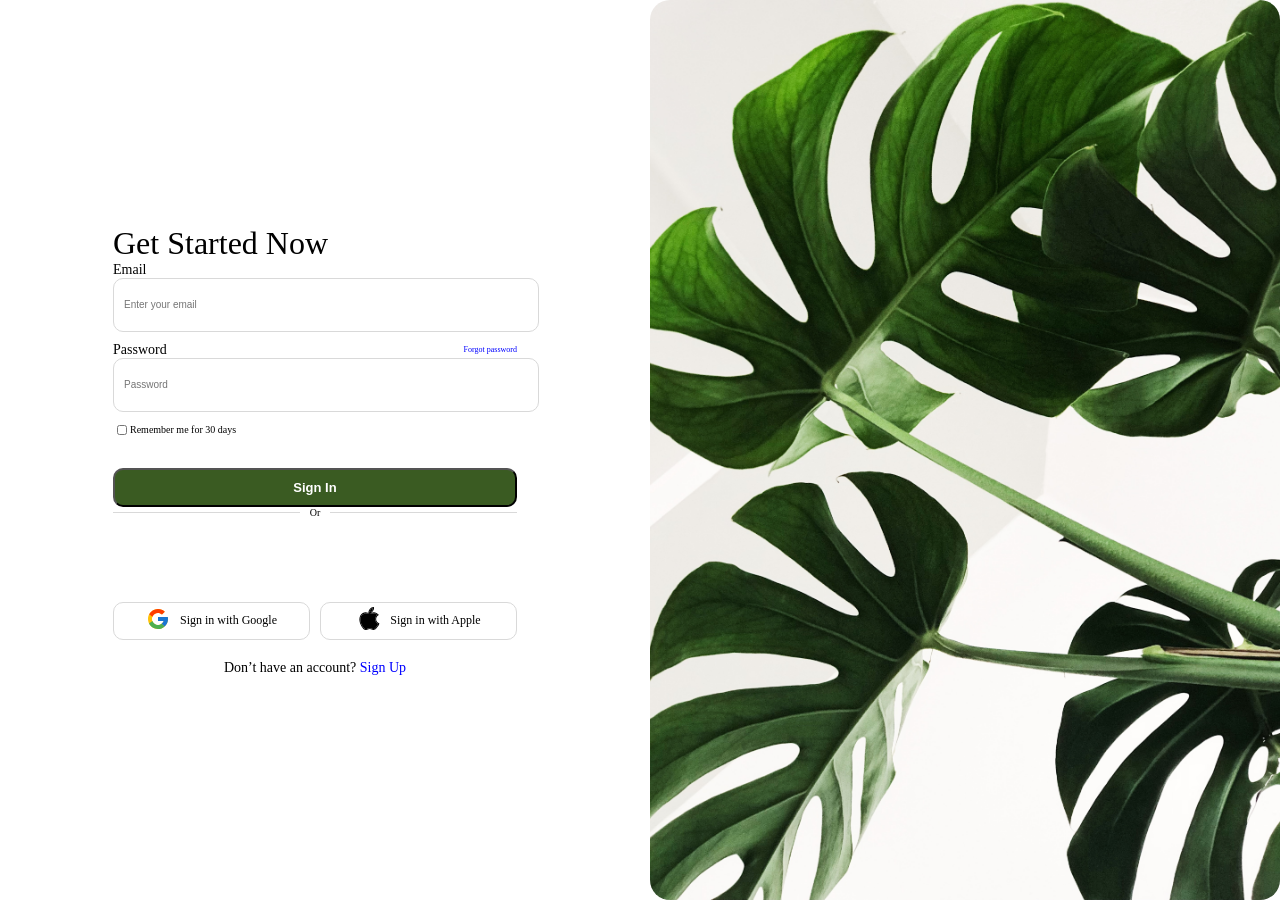
==== login.html @ 0c7acfe7 "Add login page with email and password fields, "Forgot password" link, and social sign-in options" ====
<!doctype html>
<html lang="en">
  <head>
    <meta charset="UTF-8" />
    <meta name="viewport" content="width=device-width, initial-scale=1.0" />
    <title>Sign Up</title>
    <link rel="stylesheet" href="styles.css" />
  </head>
  <body>
    <div class="auth-container">
      <div class="auth-left">
        <div class="heading">Get Started Now</div>
        <div class="form">
          <div class="form-email">
            <div class="form-label">Email</div>
            <input type="email" placeholder="Enter your email" />
          </div>
          <div class="form-password">
            <div class="password-label">
              <div class="form-label">Password</div>
              <a href="#forgot-password">Forgot password</a>
            </div>
            <input type="password" placeholder="Password" />
          </div>
          <div class="form-remember">
            <input type="checkbox" id="terms" />
            <label for="terms">Remember me for 30 days</label>
          </div>
          <div class="form-button">
            <button>Sign In</button>
          </div>
        </div>
        <div class="form-or">
          <div class="form-or-line"></div>
          <div class="form-or-text">Or</div>
          <div class="form-or-line"></div>
        </div>
        <div class="form-social">
          <div class="form-icons">
            <div class="form-icon">
              <div>
                <img src="images/google.svg" alt="Multicolored Google logo" />
              </div>
              <div class="form-or-text">Sign in with Google</div>
            </div>
            <div class="form-icon">
              <div>
                <img src="images/apple.svg" alt="" />
              </div>
              <div class="form-or-text">Sign in with Apple</div>
            </div>
          </div>
          <div class="form-signin">
            <div>Don’t have an account? <a href="index.html">Sign Up</a></div>
          </div>
        </div>
      </div>
      <div class="auth-right">
        <img src="images/images_auth.png" alt="Logo" />
      </div>
    </div>
  </body>
</html>
---- styles.css ----
.auth-container {
display: grid;
grid-template-columns: 1fr 1fr;
gap: 20px;
height: 100vh;
overflow: hidden;
}
.heading {
font-size: 32px;
font-weight: medium;
}
.form-label {
font-size: 14px;
font-weight: medium;
}
.form-name input ,.form-email input,.form-password input {
width: 404px;
height: 32px;
border-radius: 10px;
border: 1px solid #D9D9D9;
padding: 10px 10px 10px 10px;
font-size: 10px;
}
.form{
display: flex;
flex-direction: column;
gap: 10px;
}
.form-remember label {
    font-size: 10px;
}
.form-remember input {
    boderer-radius: 2px;
    width: 10px;
    height: 10px;
}
.form-remember {
    display: flex;
    align-items: center;
    margin-bottom: 20px;
}
.form-button button {
    width: 100%;
    border-radius: 10px;
    background-color: #3A5B22;
    color: #FFFFFF;
    font-size: 13px;
    font-weight: bold;
    padding: 10px;
}
.form-or {
    margin-bottom: 84px;
    display: flex;
    align-items: center;
    gap: 10px;
    font-size: 10px;
}
.form-or-line {
    width: 100%;
    height: 1px;
    background-color: #D9D9D9;
}
.form-social {
    display: flex;
    gap: 20px;
    flex-direction: column;
}
.form-icons {
   display: flex;
   width: 100%;
   gap: 10px;
}
.form-icon {
display: flex;
flex: 1;
min-width: 0;
justify-content: center;
gap: 10px;
align-items: center;
box-sizing: border-box;
border-radius: 10px;
border: 1px solid #D9D9D9;
padding: 4px 10px;
font-size: 12px;
}
.form-signin {
    font-size: 14px;
    display: flex;
    gap: 10px;
    text-align: center;
    align-items: center;
    justify-content: center;
}
.auth-right img {
    width: 100%;
    height: 100%;
    object-fit: cover;
    border-radius: 20px;
    max-height: 100vh;
}
.auth-left {
    max-width: 404px;
    display: flex;
    flex-direction: column;
    justify-content: center;
    margin: 0 auto;
}
body{
    margin: 0;
}
.password-label {
    display: flex;
    justify-content: space-between;
    align-items: center;;
}
.password-label a,
.form-signin a {
    color: blue;
    text-decoration: none;
}

.password-label a {
    font-size: 8px;
}

.form-signin {
    text-align: center;
}
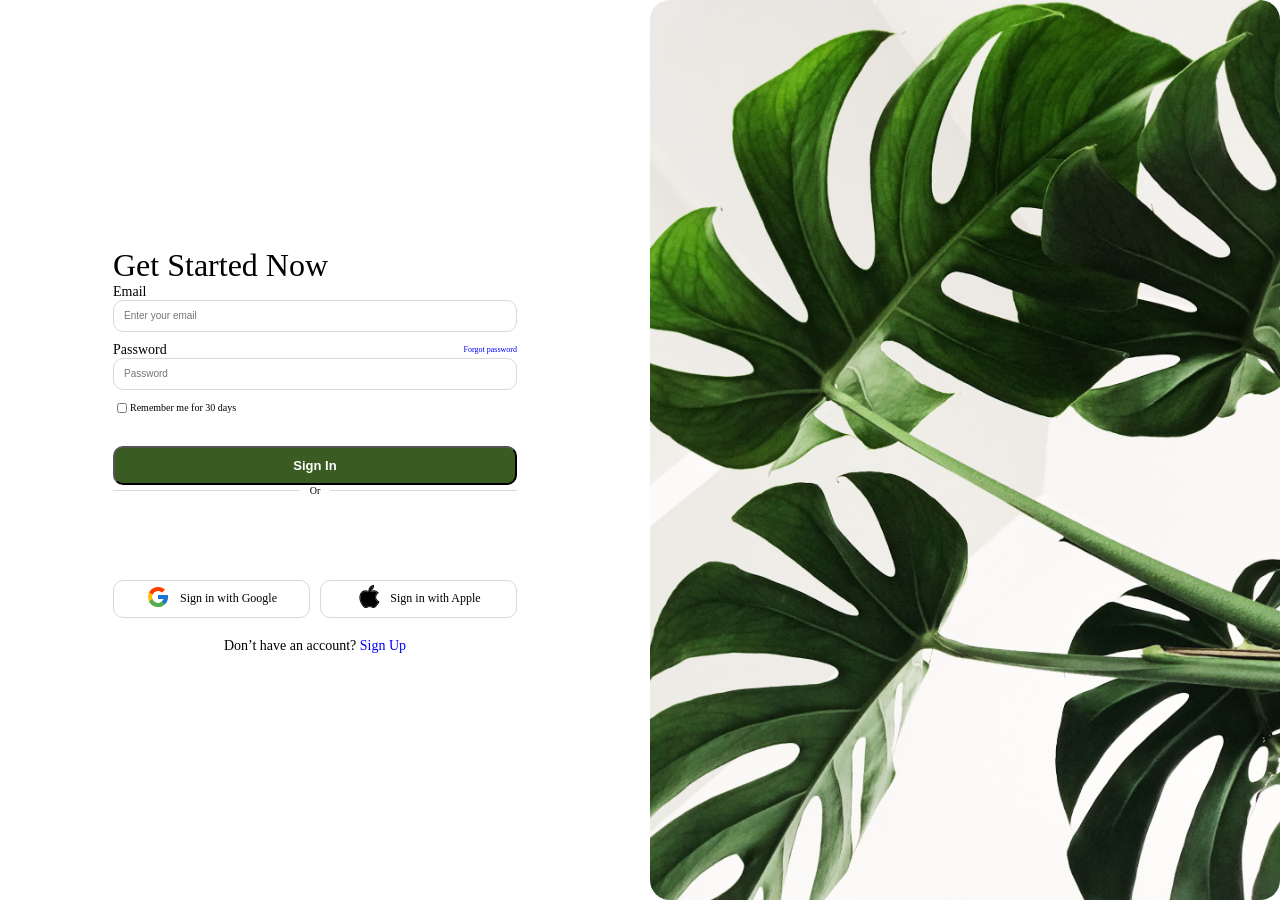
==== commit bec64aa7: "Add form validation and error handling for signup and signin processes" ====
--- a/login.html
+++ b/login.html
@@ -3,7 +3,7 @@
   <head>
     <meta charset="UTF-8" />
     <meta name="viewport" content="width=device-width, initial-scale=1.0" />
-    <title>Sign Up</title>
+    <title>Sign In</title>
     <link rel="stylesheet" href="styles.css" />
   </head>
   <body>
@@ -13,22 +13,25 @@
         <div class="form">
           <div class="form-email">
             <div class="form-label">Email</div>
-            <input type="email" placeholder="Enter your email" />
+            <input id="email" type="email" placeholder="Enter your email" />
           </div>
           <div class="form-password">
             <div class="password-label">
               <div class="form-label">Password</div>
               <a href="#forgot-password">Forgot password</a>
             </div>
-            <input type="password" placeholder="Password" />
+            <input id="password" type="password" placeholder="Password" />
           </div>
           <div class="form-remember">
             <input type="checkbox" id="terms" />
             <label for="terms">Remember me for 30 days</label>
           </div>
           <div class="form-button">
-            <button>Sign In</button>
+            <button id="signin-button">Sign In</button>
           </div>
+          <div id="form-help" class="form-help">
+            Nhập sai thông tin!
+        </div>
         </div>
         <div class="form-or">
           <div class="form-or-line"></div>
@@ -59,5 +62,6 @@
         <img src="images/images_auth.png" alt="Logo" />
       </div>
     </div>
-  </body>
+    <script src="signin.js"></script>
+   </body>
 </html>
--- a/styles.css
+++ b/styles.css
@@ -1,128 +1,177 @@
 .auth-container {
-display: grid;
-grid-template-columns: 1fr 1fr;
-gap: 20px;
-height: 100vh;
-overflow: hidden;
+  display: grid;
+  grid-template-columns: 1fr 1fr;
+  gap: 20px;
+  height: 100vh;
+  overflow: hidden;
 }
 .heading {
-font-size: 32px;
-font-weight: medium;
+  font-size: 32px;
+  font-weight: medium;
 }
 .form-label {
-font-size: 14px;
-font-weight: medium;
+  font-size: 14px;
+  font-weight: medium;
 }
-.form-name input ,.form-email input,.form-password input {
-width: 404px;
-height: 32px;
-border-radius: 10px;
-border: 1px solid #D9D9D9;
-padding: 10px 10px 10px 10px;
-font-size: 10px;
+.form-name input,
+.form-email input,
+.form-password input {
+  width: 404px;
+  height: 32px;
+  border-radius: 10px;
+  border: 1px solid #d9d9d9;
+  padding: 10px 10px 10px 10px;
+  font-size: 10px;
 }
-.form{
-display: flex;
-flex-direction: column;
-gap: 10px;
+.form {
+  display: flex;
+  flex-direction: column;
+  gap: 10px;
 }
 .form-remember label {
-    font-size: 10px;
+  font-size: 10px;
 }
 .form-remember input {
-    boderer-radius: 2px;
-    width: 10px;
-    height: 10px;
+  boderer-radius: 2px;
+  width: 10px;
+  height: 10px;
 }
 .form-remember {
-    display: flex;
-    align-items: center;
-    margin-bottom: 20px;
+  display: flex;
+  align-items: center;
+  margin-bottom: 20px;
 }
 .form-button button {
-    width: 100%;
-    border-radius: 10px;
-    background-color: #3A5B22;
-    color: #FFFFFF;
-    font-size: 13px;
-    font-weight: bold;
-    padding: 10px;
+  width: 100%;
+  border-radius: 10px;
+  background-color: #3a5b22;
+  color: #ffffff;
+  font-size: 13px;
+  font-weight: bold;
+  padding: 10px;
 }
 .form-or {
-    margin-bottom: 84px;
-    display: flex;
-    align-items: center;
-    gap: 10px;
-    font-size: 10px;
+  margin-bottom: 84px;
+  display: flex;
+  align-items: center;
+  gap: 10px;
+  font-size: 10px;
 }
 .form-or-line {
-    width: 100%;
-    height: 1px;
-    background-color: #D9D9D9;
+  width: 100%;
+  height: 1px;
+  background-color: #d9d9d9;
 }
 .form-social {
-    display: flex;
-    gap: 20px;
-    flex-direction: column;
+  display: flex;
+  gap: 20px;
+  flex-direction: column;
 }
 .form-icons {
-   display: flex;
-   width: 100%;
-   gap: 10px;
+  display: flex;
+  width: 100%;
+  gap: 10px;
 }
 .form-icon {
-display: flex;
-flex: 1;
-min-width: 0;
-justify-content: center;
-gap: 10px;
-align-items: center;
-box-sizing: border-box;
-border-radius: 10px;
-border: 1px solid #D9D9D9;
-padding: 4px 10px;
-font-size: 12px;
+  display: flex;
+  flex: 1;
+  min-width: 0;
+  justify-content: center;
+  gap: 10px;
+  align-items: center;
+  box-sizing: border-box;
+  border-radius: 10px;
+  border: 1px solid #d9d9d9;
+  padding: 4px 10px;
+  font-size: 12px;
 }
 .form-signin {
-    font-size: 14px;
-    display: flex;
-    gap: 10px;
-    text-align: center;
-    align-items: center;
-    justify-content: center;
+  font-size: 14px;
+  display: flex;
+  gap: 10px;
+  text-align: center;
+  align-items: center;
+  justify-content: center;
 }
 .auth-right img {
-    width: 100%;
-    height: 100%;
-    object-fit: cover;
-    border-radius: 20px;
-    max-height: 100vh;
+  width: 100%;
+  height: 100%;
+  object-fit: cover;
+  border-radius: 20px;
+  max-height: 100vh;
 }
 .auth-left {
-    max-width: 404px;
-    display: flex;
-    flex-direction: column;
-    justify-content: center;
-    margin: 0 auto;
+  max-width: 404px;
+  display: flex;
+  flex-direction: column;
+  justify-content: center;
+  margin: 0 auto;
 }
-body{
-    margin: 0;
+body {
+  margin: 0;
 }
 .password-label {
-    display: flex;
-    justify-content: space-between;
-    align-items: center;;
+  display: flex;
+  justify-content: space-between;
+  align-items: center;
 }
 .password-label a,
 .form-signin a {
-    color: blue;
-    text-decoration: none;
+  color: blue;
+  text-decoration: none;
 }
 
 .password-label a {
-    font-size: 8px;
+  font-size: 8px;
 }
 
 .form-signin {
-    text-align: center;
-}+  text-align: center;
+}
+* {
+  box-sizing: border-box;
+}
+
+.login-card {
+  width: 100%;
+  max-width: 400px;
+}
+.img-mobile {
+  display: none;
+}
+
+@media (max-width: 768px) {
+  .form-row {
+    flex-direction: row;
+  }
+  .form-icons {
+    flex-direction: column;
+  }
+  .auth-right {
+    display: none;
+  }
+  .auth-container {
+    gap: 0;
+    grid-template-columns: auto;
+    height: fit-content;
+  }
+  .auth-left {
+    margin-top: 24px;
+  }
+  .img-mobile img {
+    width: 100%;
+  }
+  .img-mobile {
+    display: block;
+  }
+}
+.form-help {
+  margin-top: -1px;
+  font-size: 14px;
+  line-height: 1.4;
+  color: red;
+}
+
+.form-help {
+  display: none;
+}
